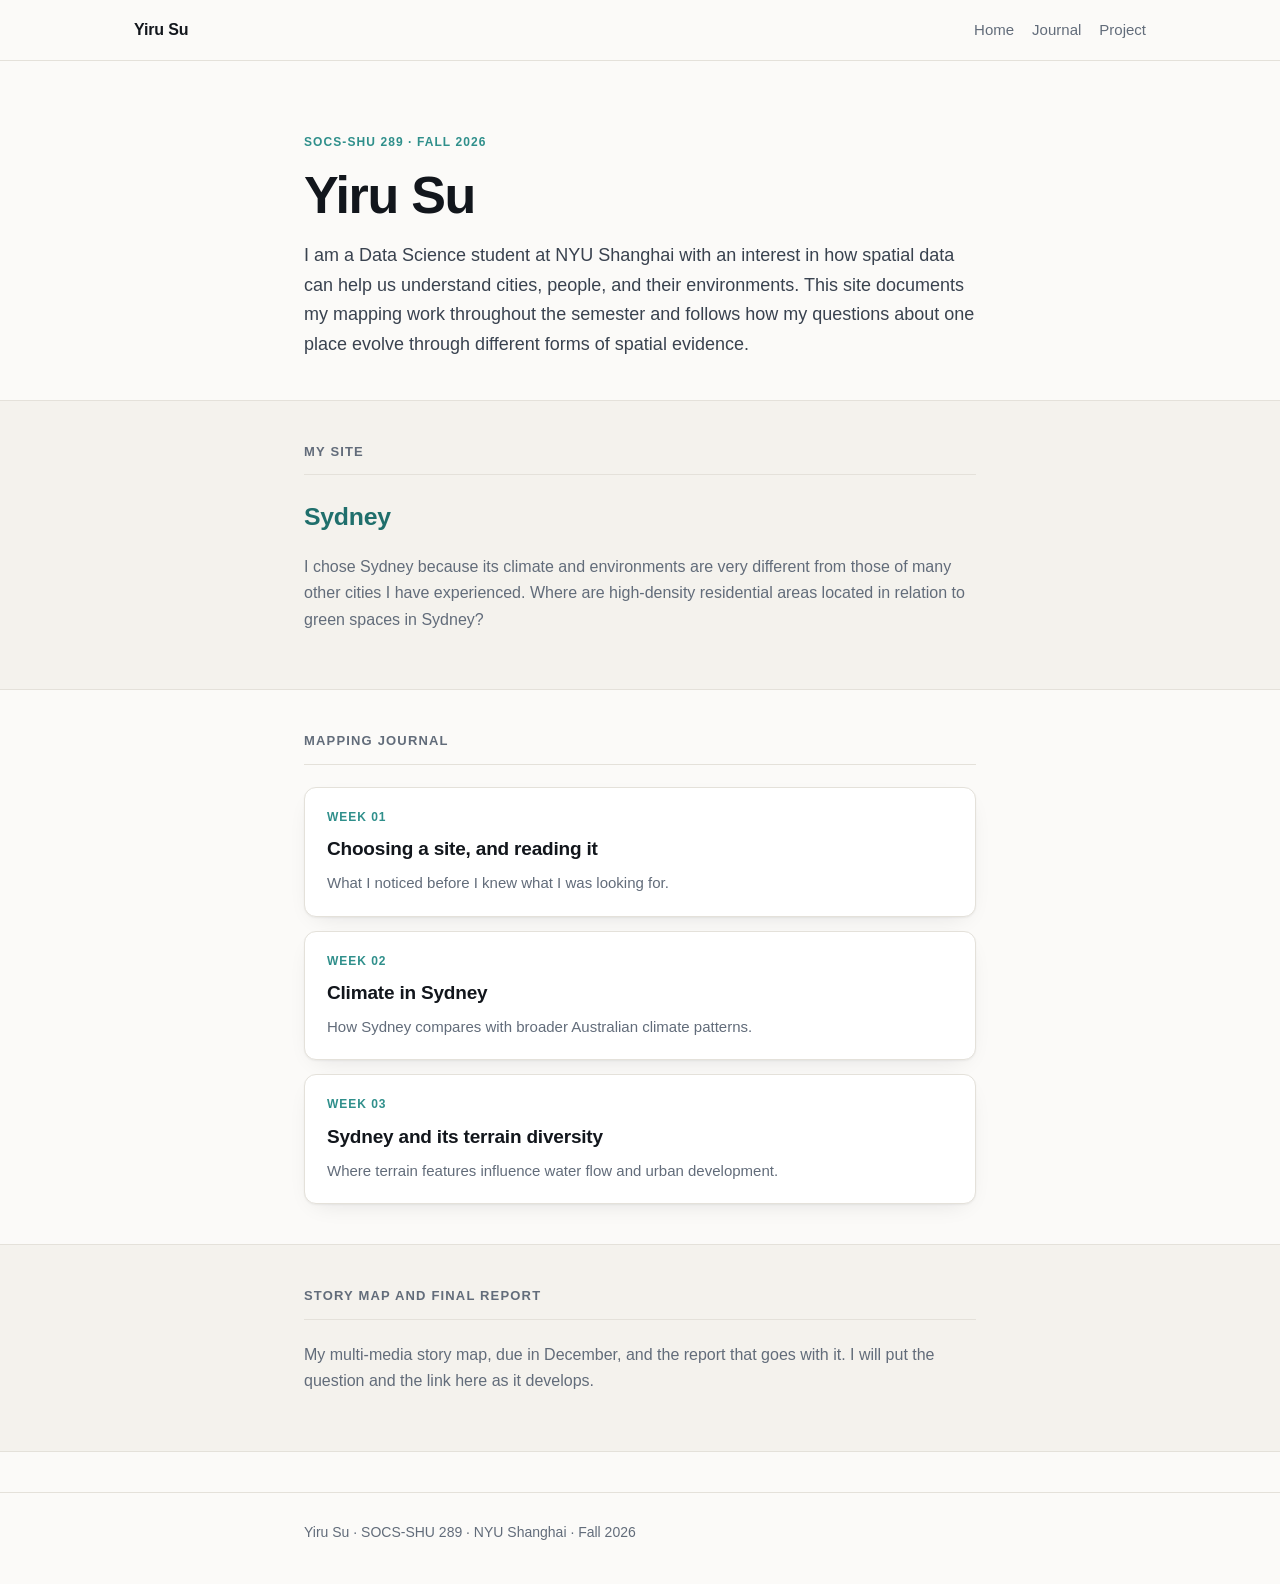
==== index.html @ d020e6b3 "week 03 finished" ====
<!DOCTYPE html>
<html lang="en">
<head>
<meta charset="utf-8">
<meta name="viewport" content="width=device-width, initial-scale=1">

<!-- ============================================================
     EDIT THIS: the text between <title> and </title> shows up in
     the browser tab and in search results.
     ============================================================ -->
<title>Yiru Su · Planet, Place, and Power</title>

<meta name="description" content="Site analysis and mapping journal, SOCS-SHU 289 at NYU Shanghai.">
<link rel="stylesheet" href="style.css">
</head>

<body>
<a class="skip" href="#main">Skip to content</a>

<header class="site-head">
  <div class="wrap">
    <!-- EDIT THIS: your name, as you want it read. -->
    <a class="brand" href="index.html">Yiru Su</a>
    <nav>
      <a href="index.html">Home</a>
      <a href="#journal">Journal</a>
      <a href="#project">Project</a>
    </nav>
  </div>
</header>

<main id="main">

  <!-- ============================================================
       THE TOP OF THE PAGE
       EDIT THIS: the kicker, the heading, and the paragraph.
       Keep the paragraph to two or three sentences.
       ============================================================ -->
  <section class="hero">
    <div class="wrap wrap-narrow">
      <p class="kicker">SOCS-SHU 289 · Fall 2026</p>
      <h1>Yiru Su</h1>
      <p class="lede">
           I am a Data Science student at NYU Shanghai with an interest in 
           how spatial data can help us understand cities, people, and their environments. 
           This site documents my mapping work throughout the semester and follows 
           how my questions about one place evolve through different forms of spatial evidence.
      </p>
    </div>
  </section>

  <!-- ============================================================
       YOUR SITE
       EDIT THIS: replace the placeholder with the place you chose
       in class, and the sentence you wrote about it.
       ============================================================ -->
  <section id="site" class="band">
    <div class="wrap wrap-narrow">
      <h2>My site</h2>
      <p class="site-name">Sydney</p>
      <p class="muted">
        I chose Sydney because its climate and environments are 
           very different from those of many other cities I have experienced.
          Where are high-density residential areas 
           located in relation to green spaces in Sydney?
      </p>
    </div>
  </section>

  <!-- ============================================================
       JOURNAL ENTRIES
       To add a week: copy one <li> block below, paste it, edit it.
       Delete the ones you have not done yet.
       ============================================================ -->
  <section id="journal">
    <div class="wrap wrap-narrow">
      <h2>Mapping journal</h2>

      <ul class="cards">

        <li class="card">
          <a href="journal/week-01.html">
            <span class="card-num">Week 01</span>
            <span class="card-title">Choosing a site, and reading it</span>
            <span class="card-note">
              What I noticed before I knew what I was looking for.
            </span>
          </a>
        </li>

        <!-- Copy from here -->
        <li class="card">
          <a href="journal/week-02.html">
            <span class="card-num">Week 02</span>
            <span class="card-title">Climate in Sydney</span>
            <span class="card-note">
              How Sydney compares with broader Australian climate patterns.
            </span>
          </a>
        </li>

        <li class="card">
          <a href="journal/week-03.html">
            <span class="card-num">Week 03</span>
            <span class="card-title">Sydney and its terrain diversity</span>
            <span class="card-note">
              Where terrain features influence water flow and urban development.
            </span>
          </a>
        </li>
        <!-- to here, to add another. -->

      </ul>
    </div>
  </section>

  <!-- ============================================================
       FINAL PROJECT
       Leave this here all semester. It fills up later.
       ============================================================ -->
  <section id="project" class="band">
    <div class="wrap wrap-narrow">
      <h2>Story map and final report</h2>
      <p class="muted">
        My multi-media story map, due in December, and the report that goes
        with it. I will put the question and the link here as it develops.
      </p>
    </div>
  </section>

</main>

<footer class="site-foot">
  <div class="wrap wrap-narrow">
    <!-- EDIT THIS: your name and the year. -->
    <p>Yiru Su · SOCS-SHU 289 · NYU Shanghai · Fall 2026</p>
  </div>
</footer>

</body>
</html>
---- style.css ----
/* ============================================================
   Your portfolio stylesheet.

   No external fonts, scripts, or CDNs. Everything loads from your
   own repository, so the site behaves the same on campus in
   Shanghai as it does anywhere else. Please keep it that way.

   START HERE: the block below controls every colour on the site.
   Change --accent to any colour you like and reload the page.
   ============================================================ */

:root {
  --bg:          #fbfaf8;   /* page background          */
  --bg-alt:      #f4f2ed;   /* alternate band           */
  --surface:     #ffffff;   /* cards                    */
  --ink:         #12161c;   /* main text                */
  --ink-soft:    #39424f;
  --muted:       #626c7a;   /* secondary text           */
  --line:        #e4e1da;   /* borders                  */
  --accent:      #2f8f8b;   /* EDIT THIS ONE FIRST      */
  --accent-ink:  #1f6f6c;   /* darker accent, for links */

  --radius: 12px;
  --shadow: 0 1px 2px rgba(18,22,28,.05), 0 8px 24px -12px rgba(18,22,28,.14);

  --sans: -apple-system, BlinkMacSystemFont, "Segoe UI", "Helvetica Neue",
          "PingFang SC", "Hiragino Sans GB", "Microsoft YaHei", Roboto, Arial,
          sans-serif;
}

/* Dark mode. These are the same variables, for people whose device
   is set to dark. You do not have to touch this. */
@media (prefers-color-scheme: dark) {
  :root {
    --bg:         #0d1117;
    --bg-alt:     #12181f;
    --surface:    #161c24;
    --ink:        #e9ecef;
    --ink-soft:   #c3cad3;
    --muted:      #98a3b1;
    --line:       #262d38;
    --accent:     #ff7051;
    --accent-ink: #ff9077;
    --shadow:     0 1px 2px rgba(0,0,0,.4), 0 8px 24px -12px rgba(0,0,0,.6);
  }
}

/* ---------- basics ---------- */
*, *::before, *::after { box-sizing: border-box; }
html { -webkit-text-size-adjust: 100%; scroll-behavior: smooth; }

body {
  margin: 0;
  background: var(--bg);
  color: var(--ink);
  font-family: var(--sans);
  font-size: 16px;
  line-height: 1.65;
  -webkit-font-smoothing: antialiased;
}

img { max-width: 100%; height: auto; display: block; }
a { color: var(--accent-ink); text-underline-offset: 2px; }
a:hover { color: var(--accent); }

.wrap { width: 100%; max-width: 1060px; margin: 0 auto; padding: 0 24px; }
.wrap-narrow { max-width: 720px; }
.muted { color: var(--muted); }

.skip { position: absolute; left: -9999px; top: 0; z-index: 100;
        background: var(--accent); color: #fff; padding: 10px 16px; }
.skip:focus { left: 0; }

/* ---------- header ---------- */
.site-head {
  border-bottom: 1px solid var(--line);
  background: var(--bg);
  position: sticky; top: 0; z-index: 50;
}
.site-head .wrap {
  display: flex; align-items: center; gap: 20px;
  min-height: 60px; flex-wrap: wrap;
}
.brand {
  font-weight: 600; color: var(--ink); text-decoration: none;
  margin-right: auto; letter-spacing: -0.01em;
}
.site-head nav { display: flex; gap: 18px; }
.site-head nav a { color: var(--muted); text-decoration: none; font-size: 15px; }
.site-head nav a:hover { color: var(--accent); }

/* ---------- hero ---------- */
.hero { padding: 72px 0 40px; }
.kicker {
  font-size: 12px; font-weight: 600; letter-spacing: .09em;
  text-transform: uppercase; color: var(--accent); margin: 0 0 14px;
}
.hero h1 {
  font-size: clamp(34px, 6vw, 52px);
  line-height: 1.08; letter-spacing: -0.025em;
  margin: 0 0 18px; font-weight: 700;
}
.lede { font-size: 18px; color: var(--ink-soft); margin: 0; }

/* ---------- sections ---------- */
section { padding: 40px 0; }
section h2 {
  font-size: 13px; font-weight: 600; letter-spacing: .09em;
  text-transform: uppercase; color: var(--muted);
  margin: 0 0 22px; padding-bottom: 12px;
  border-bottom: 1px solid var(--line);
}
.band { background: var(--bg-alt); border-top: 1px solid var(--line);
        border-bottom: 1px solid var(--line); }

/* ---------- lab cards ---------- */
.cards { list-style: none; margin: 0; padding: 0; display: grid; gap: 14px; }
.card {
  background: var(--surface); border: 1px solid var(--line);
  border-radius: var(--radius); box-shadow: var(--shadow);
}
.card > a, .card > span:first-child { display: block; }
.card > a {
  padding: 20px 22px; text-decoration: none; color: inherit;
  border-radius: var(--radius);
}
.card > a:hover { border-color: var(--accent); }
.card-todo { padding: 20px 22px; opacity: .55; }

.card-num {
  display: block; font-size: 12px; font-weight: 600;
  letter-spacing: .08em; text-transform: uppercase;
  color: var(--accent); margin-bottom: 6px;
}
.card-title { display: block; font-size: 19px; font-weight: 650;
              letter-spacing: -0.01em; margin-bottom: 6px; }
.card-note { display: block; font-size: 15px; color: var(--muted); }

/* ---------- lab entry pages ---------- */
.entry { padding: 56px 0 24px; }
.entry h1 {
  font-size: clamp(28px, 4.5vw, 40px); line-height: 1.15;
  letter-spacing: -0.02em; margin: 0 0 16px; font-weight: 700;
}
.entry h2 {
  font-size: 13px; font-weight: 600; letter-spacing: .09em;
  text-transform: uppercase; color: var(--muted);
  margin: 38px 0 12px; padding-bottom: 10px;
  border-bottom: 1px solid var(--line);
}
.entry p { margin: 0 0 16px; }

/* A map or image with a caption under it. */
figure { margin: 26px 0; }
figure img, figure iframe {
  width: 100%; border: 1px solid var(--line);
  border-radius: var(--radius); display: block;
}
figure iframe { height: 480px; }
figcaption { font-size: 14px; color: var(--muted); margin-top: 10px; }

/* The limitations box. Every entry needs one. */
.limits {
  background: var(--bg-alt); border: 1px solid var(--line);
  border-left: 3px solid var(--accent);
  border-radius: 0 var(--radius) var(--radius) 0;
  padding: 18px 22px; margin: 26px 0;
}
.limits p:last-child { margin-bottom: 0; }

.back { display: inline-block; margin-top: 32px; font-size: 15px; }

/* ---------- footer ---------- */
.site-foot {
  border-top: 1px solid var(--line); margin-top: 40px;
  padding: 28px 0 40px; color: var(--muted); font-size: 14px;
}
.site-foot p { margin: 0; }

/* ---------- phones ---------- */
@media (max-width: 600px) {
  .hero { padding: 48px 0 28px; }
  figure iframe { height: 340px; }
}

/* A pair of maps/images side by side within a figure. */
.figure-pair { margin: 26px 0; }
.figure-pair__images {
  display: grid;
  grid-template-columns: repeat(2, minmax(0, 1fr));
  gap: 14px;
}
.figure-pair__images img {
  width: 100%;
  height: auto;
  border: 1px solid var(--line);
  border-radius: var(--radius);
  display: block;
}

@media (max-width: 600px) {
  .figure-pair__images {
    grid-template-columns: 1fr;
  }
}

/* Figure with legend on left side and map on right */
.figure-with-legend {
  margin: 26px 0;
}

.figure-with-legend__wrapper {
  display: grid;
  grid-template-columns: auto 1fr;
  gap: 12px;
  align-items: flex-start;
}

.figure-with-legend__legend {
  flex-shrink: 0;
  max-width: 120px;
}

.figure-with-legend__legend img {
  width: 100%;
  height: auto;
  border: 1px solid var(--line);
  border-radius: var(--radius);
  display: block;
}

.figure-with-legend__map {
  width: 100%;
}

.figure-with-legend__map img {
  width: 100%;
  height: auto;
  border: 1px solid var(--line);
  border-radius: var(--radius);
  display: block;
}

@media (max-width: 600px) {
  .figure-with-legend__wrapper {
    grid-template-columns: 1fr;
  }
  
  .figure-with-legend__legend {
    max-width: 100%;
  }
}

/* ------------------------------------------------------------
   Your site name on the front page. Added for SOCS-SHU 289.
   ------------------------------------------------------------ */
.site-name {
  font-size: 1.55rem;
  font-weight: 700;
  color: var(--accent-ink);
  margin: 0 0 .35rem;
  letter-spacing: -.01em;
}
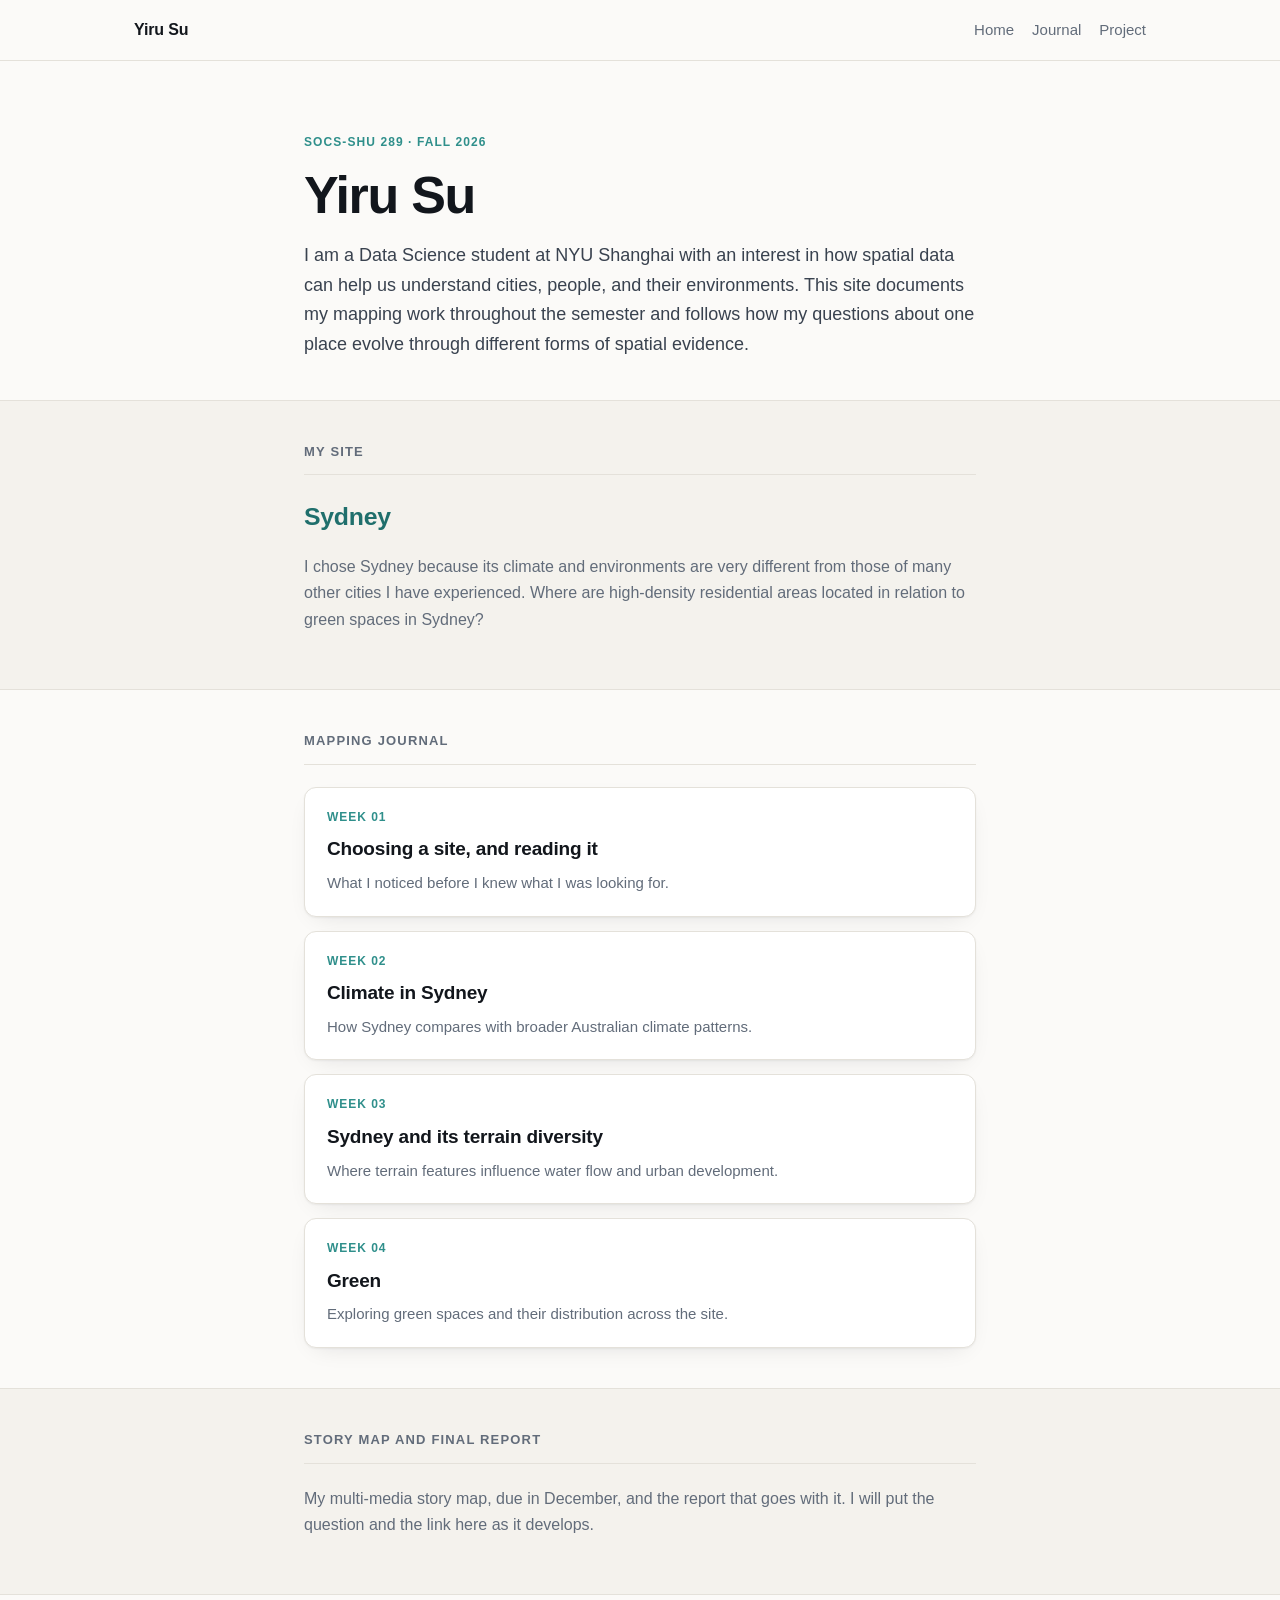
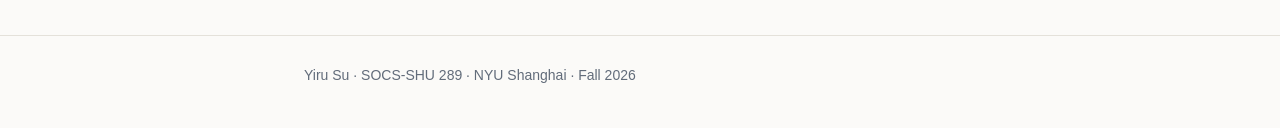
==== commit 321517bb: "week04" ====
--- a/index.html
+++ b/index.html
@@ -108,6 +108,15 @@
             </span>
           </a>
         </li>
+        <li class="card">
+          <a href="journal/week-04.html">
+            <span class="card-num">Week 04</span>
+            <span class="card-title">Green</span>
+            <span class="card-note">
+              Exploring green spaces and their distribution across the site.
+            </span>
+          </a>
+        </li>
         <!-- to here, to add another. -->
 
       </ul>
--- a/style.css
+++ b/style.css
@@ -159,6 +159,19 @@
 figure iframe { height: 480px; }
 figcaption { font-size: 14px; color: var(--muted); margin-top: 10px; }
 
+/* Responsive container for ArcGIS embedded maps */
+arcgis-embedded-map {
+  width: 100% !important;
+  max-width: 100%;
+  height: 600px !important;
+}
+
+@media (max-width: 600px) {
+  arcgis-embedded-map {
+    height: 400px !important;
+  }
+}
+
 /* The limitations box. Every entry needs one. */
 .limits {
   background: var(--bg-alt); border: 1px solid var(--line);
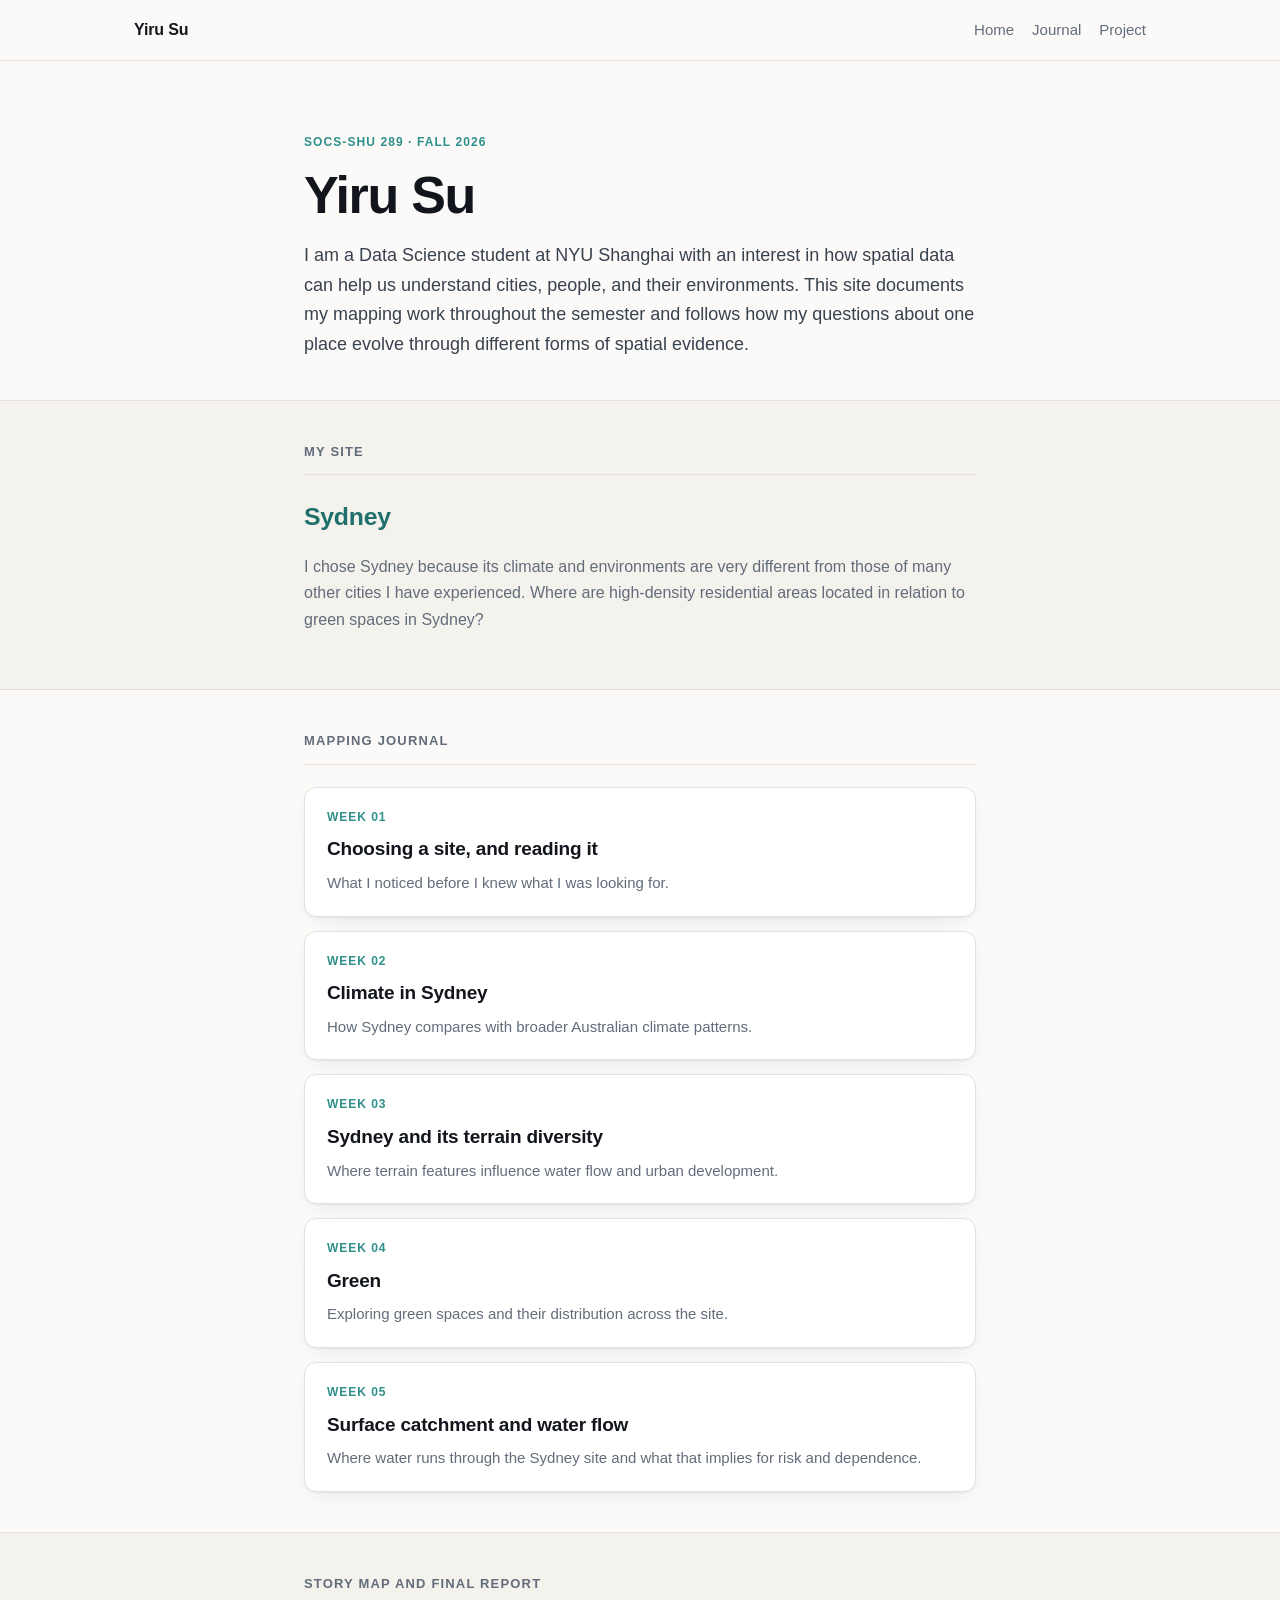
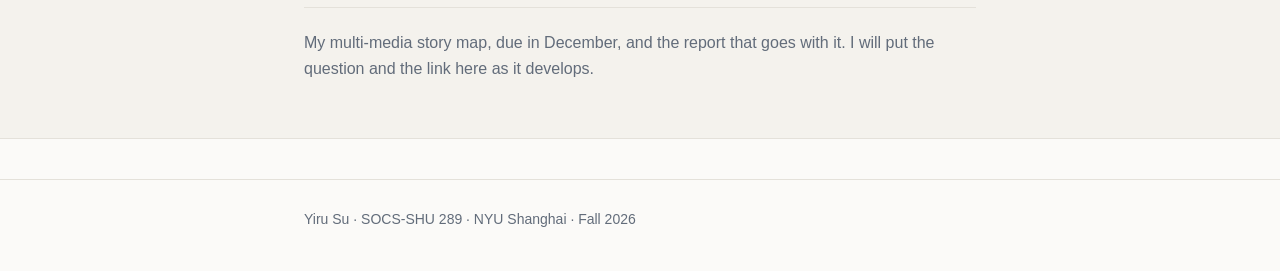
==== commit fcb7b0ea: "week05" ====
--- a/index.html
+++ b/index.html
@@ -117,6 +117,15 @@
             </span>
           </a>
         </li>
+        <li class="card">
+          <a href="journal/week-05.html">
+            <span class="card-num">Week 05</span>
+            <span class="card-title">Surface catchment and water flow</span>
+            <span class="card-note">
+              Where water runs through the Sydney site and what that implies for risk and dependence.
+            </span>
+          </a>
+        </li>
         <!-- to here, to add another. -->
 
       </ul>
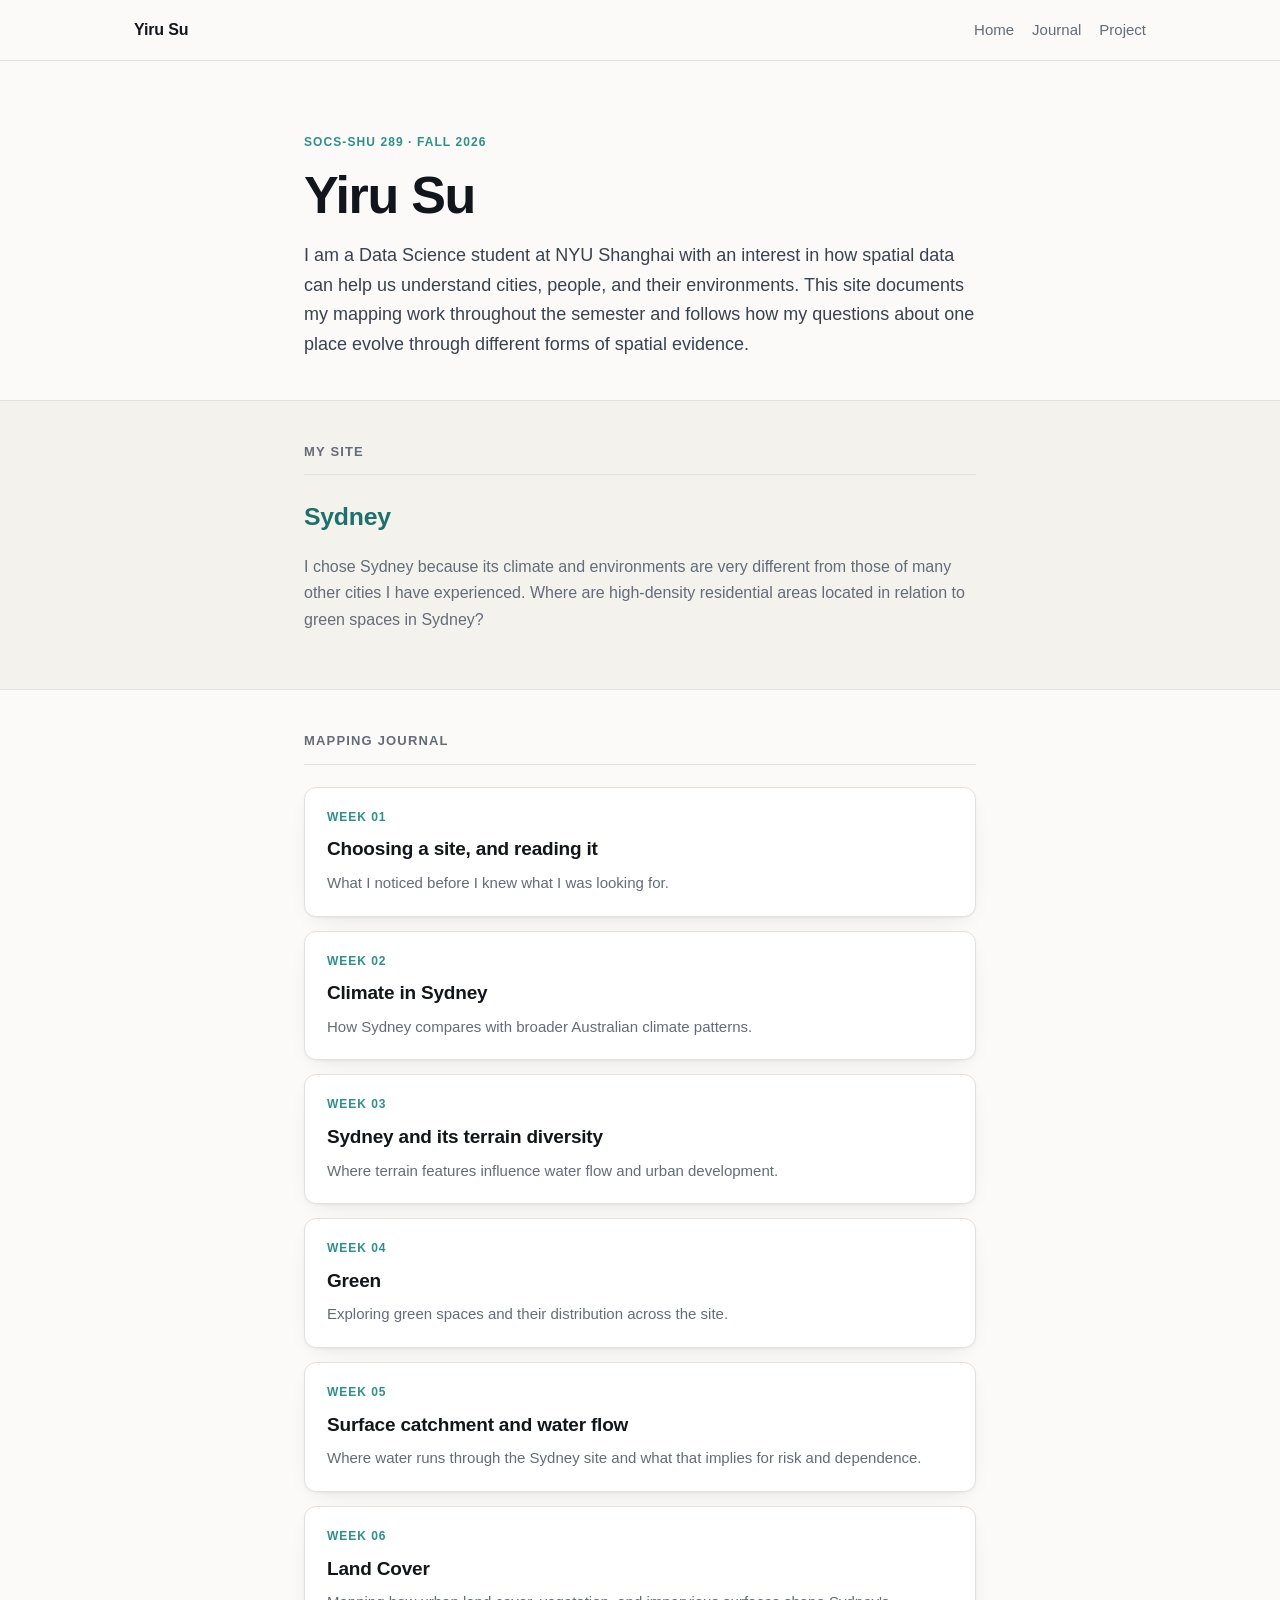
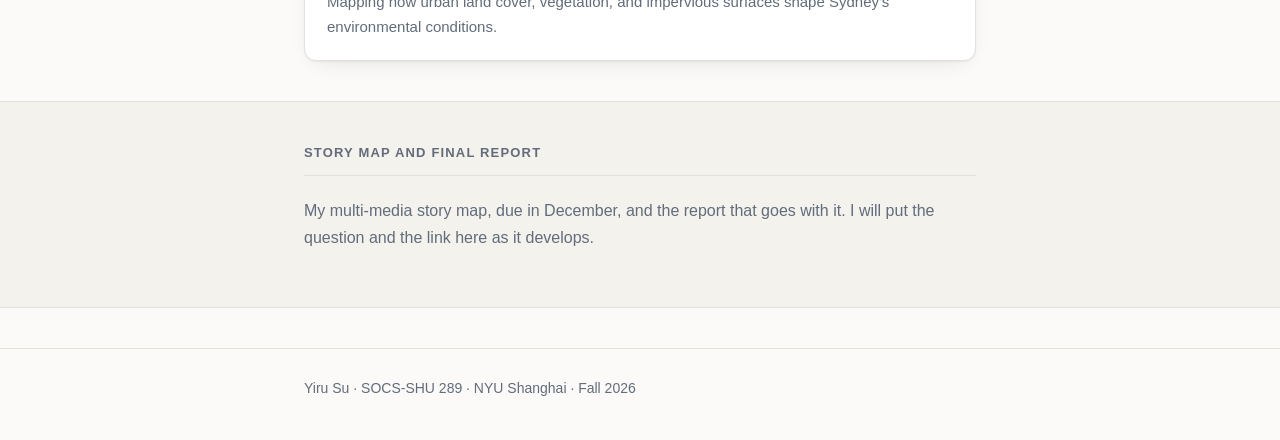
==== commit 8b9899ea: "week06" ====
--- a/index.html
+++ b/index.html
@@ -126,6 +126,15 @@
             </span>
           </a>
         </li>
+        <li class="card">
+          <a href="journal/week-06.html">
+            <span class="card-num">Week 06</span>
+            <span class="card-title">Land Cover</span>
+            <span class="card-note">
+              Mapping how urban land cover, vegetation, and impervious surfaces shape Sydney's environmental conditions.
+            </span>
+          </a>
+        </li>
         <!-- to here, to add another. -->
 
       </ul>
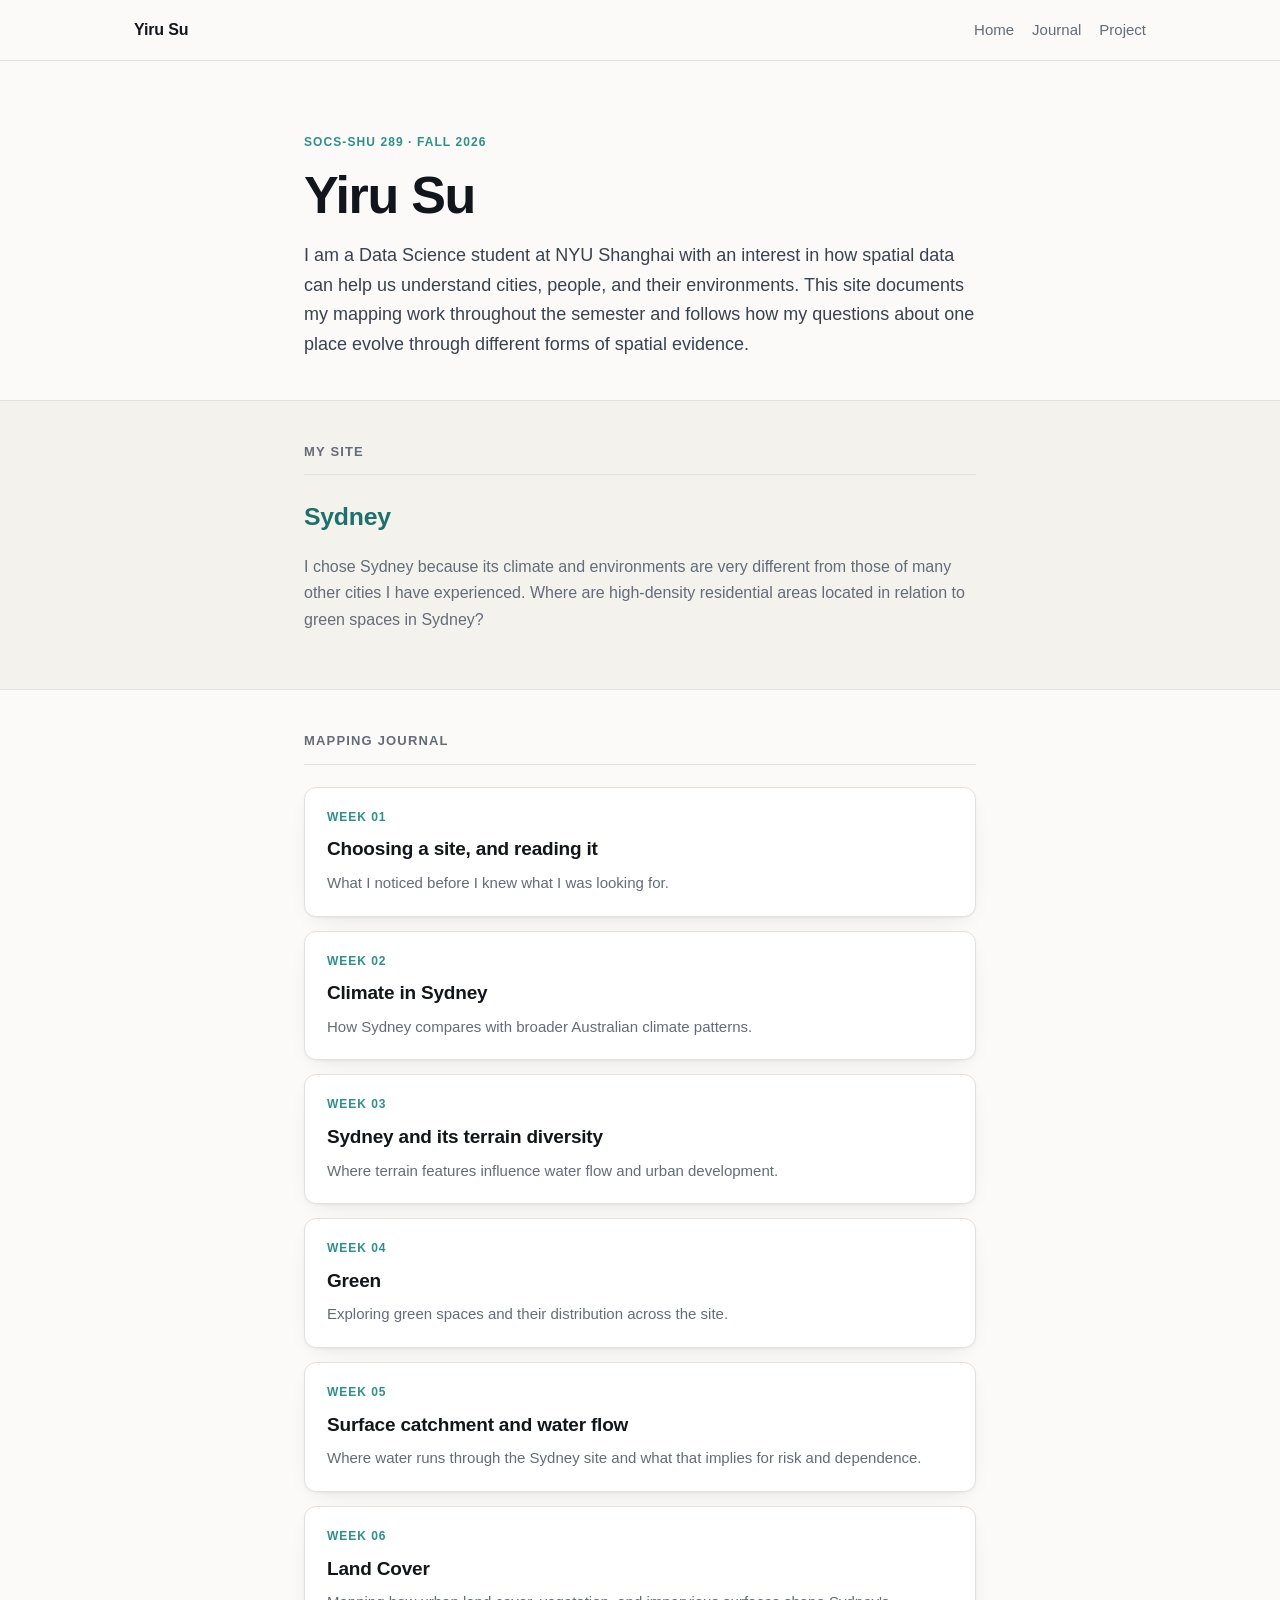
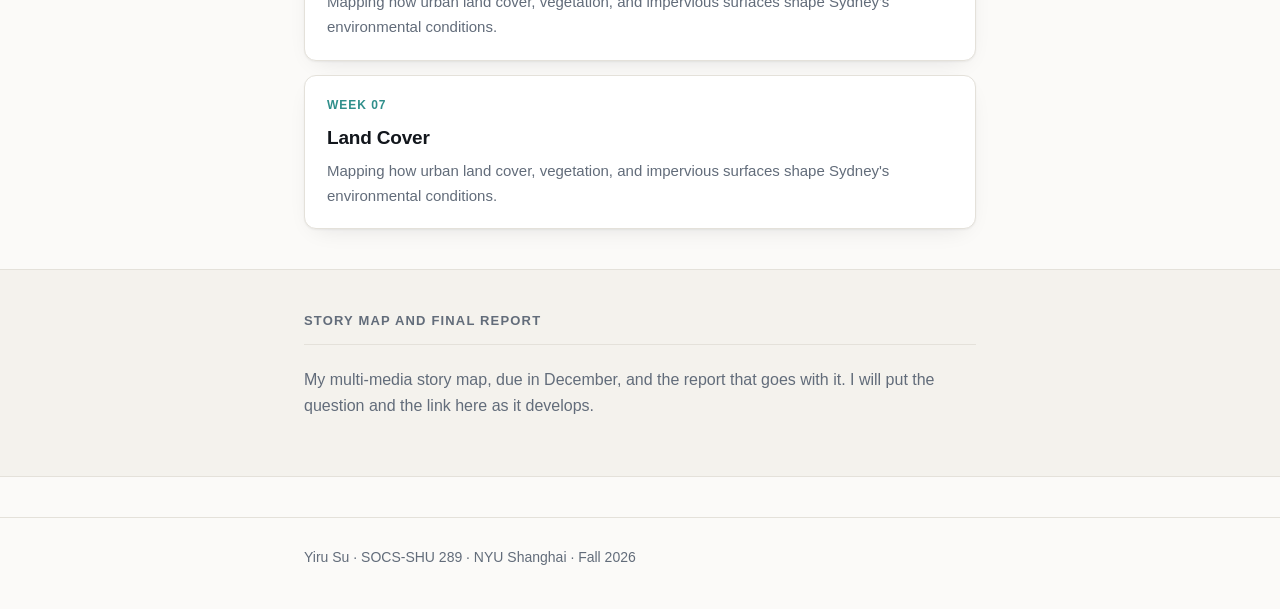
==== commit b7892ff9: "week7" ====
--- a/index.html
+++ b/index.html
@@ -135,6 +135,15 @@
             </span>
           </a>
         </li>
+        <li class="card">
+          <a href="journal/week-07.html">
+            <span class="card-num">Week 07</span>
+            <span class="card-title">Land Cover</span>
+            <span class="card-note">
+              Mapping how urban land cover, vegetation, and impervious surfaces shape Sydney's environmental conditions.
+            </span>
+          </a>
+        </li>
         <!-- to here, to add another. -->
 
       </ul>
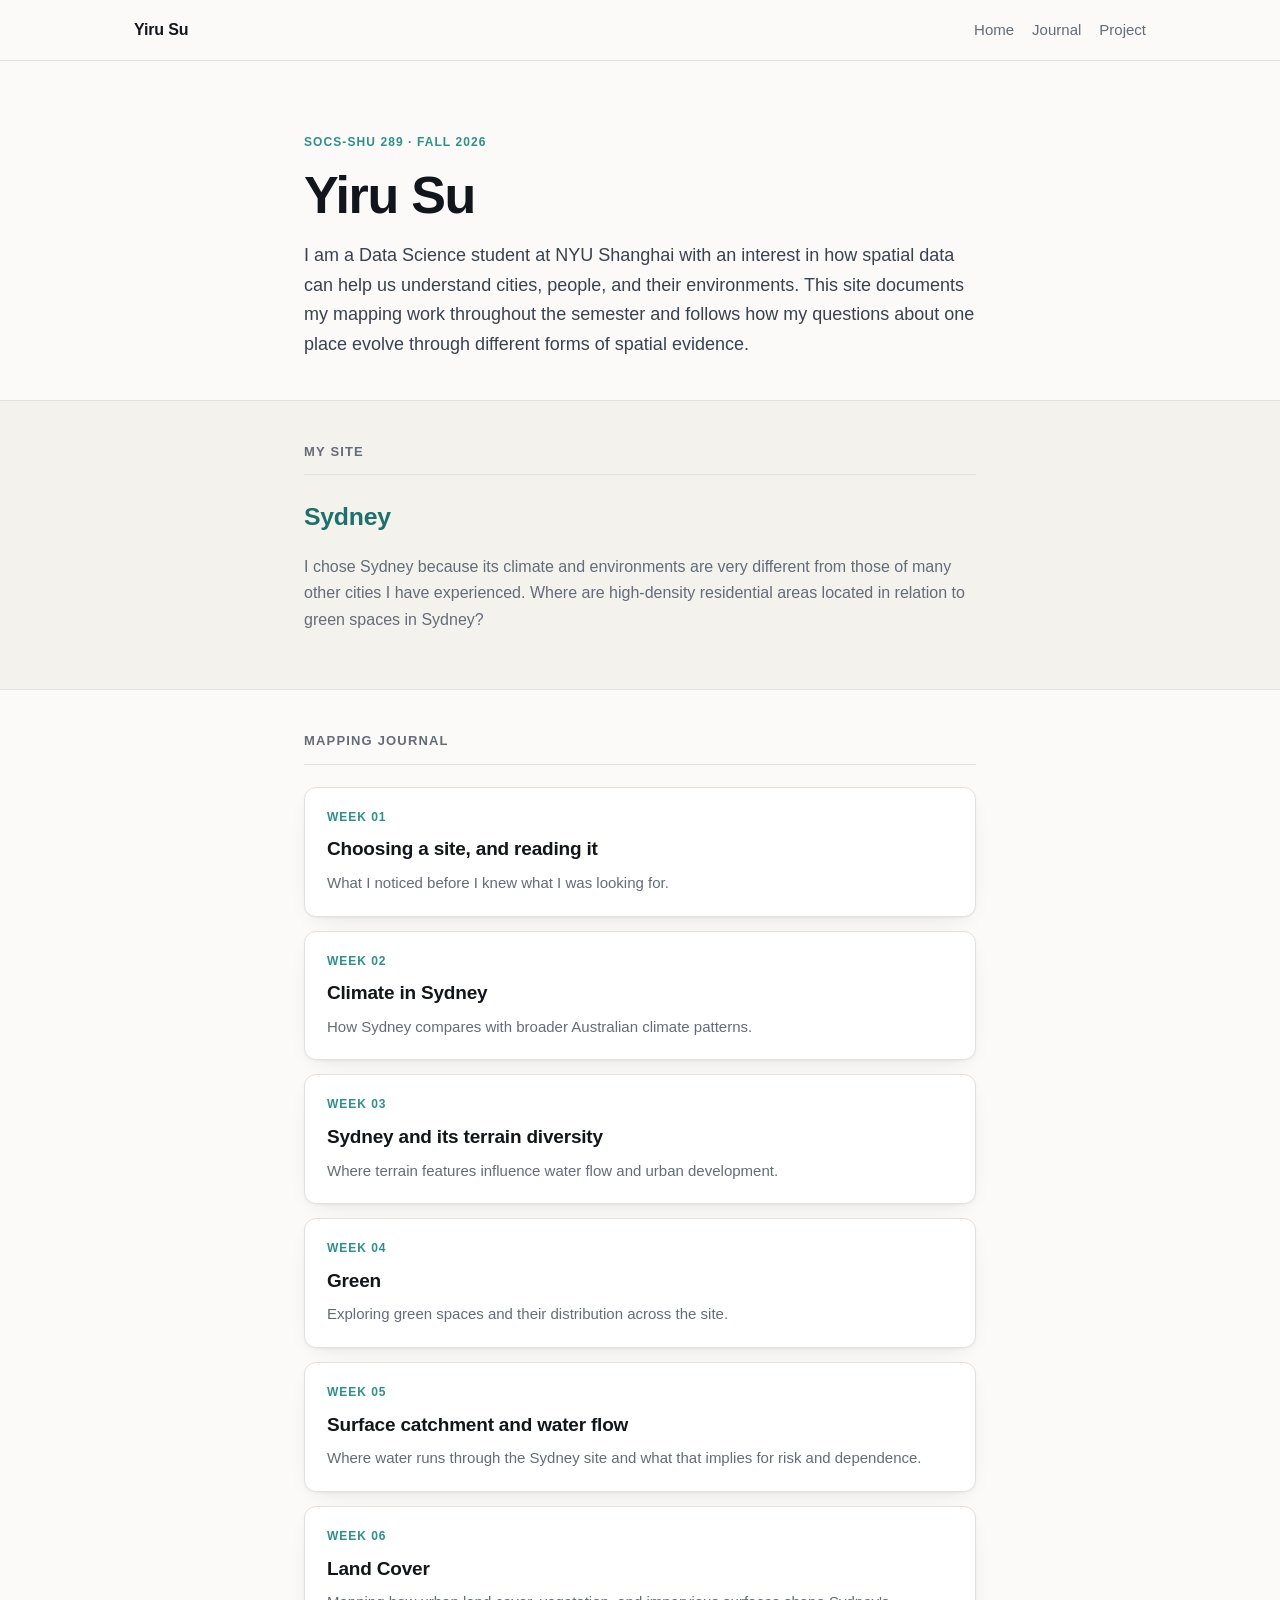
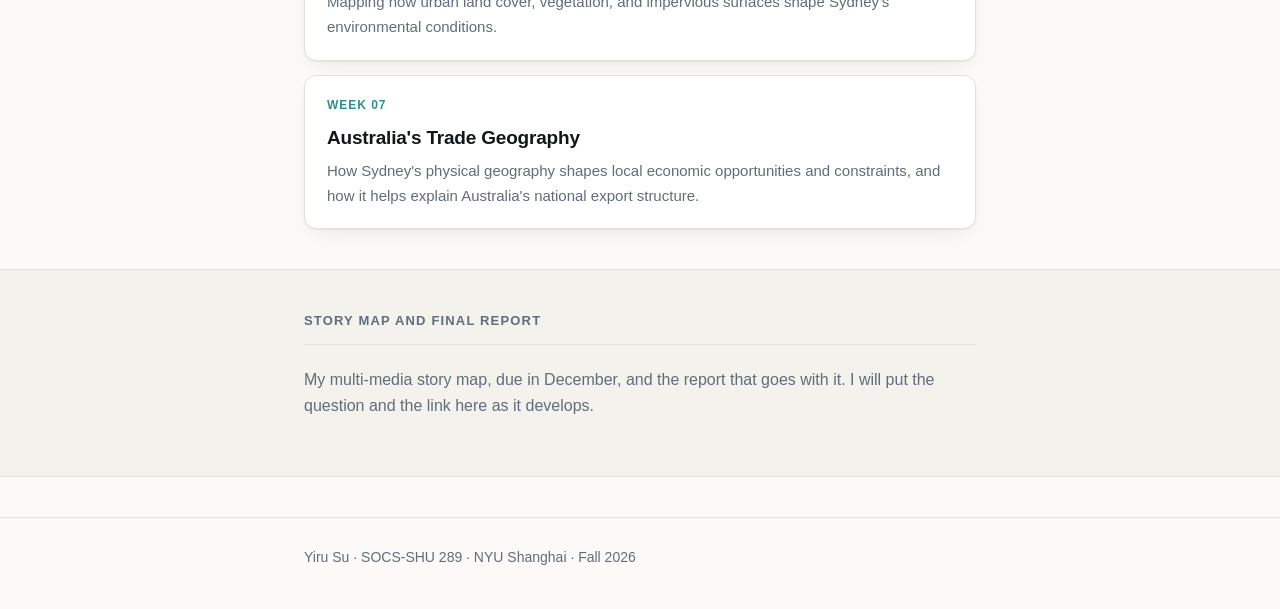
==== commit 118cbff0: "index" ====
--- a/index.html
+++ b/index.html
@@ -138,9 +138,9 @@
         <li class="card">
           <a href="journal/week-07.html">
             <span class="card-num">Week 07</span>
-            <span class="card-title">Land Cover</span>
+            <span class="card-title">Australia's Trade Geography</span>
             <span class="card-note">
-              Mapping how urban land cover, vegetation, and impervious surfaces shape Sydney's environmental conditions.
+              How Sydney's physical geography shapes local economic opportunities and constraints, and how it helps explain Australia's national export structure.
             </span>
           </a>
         </li>
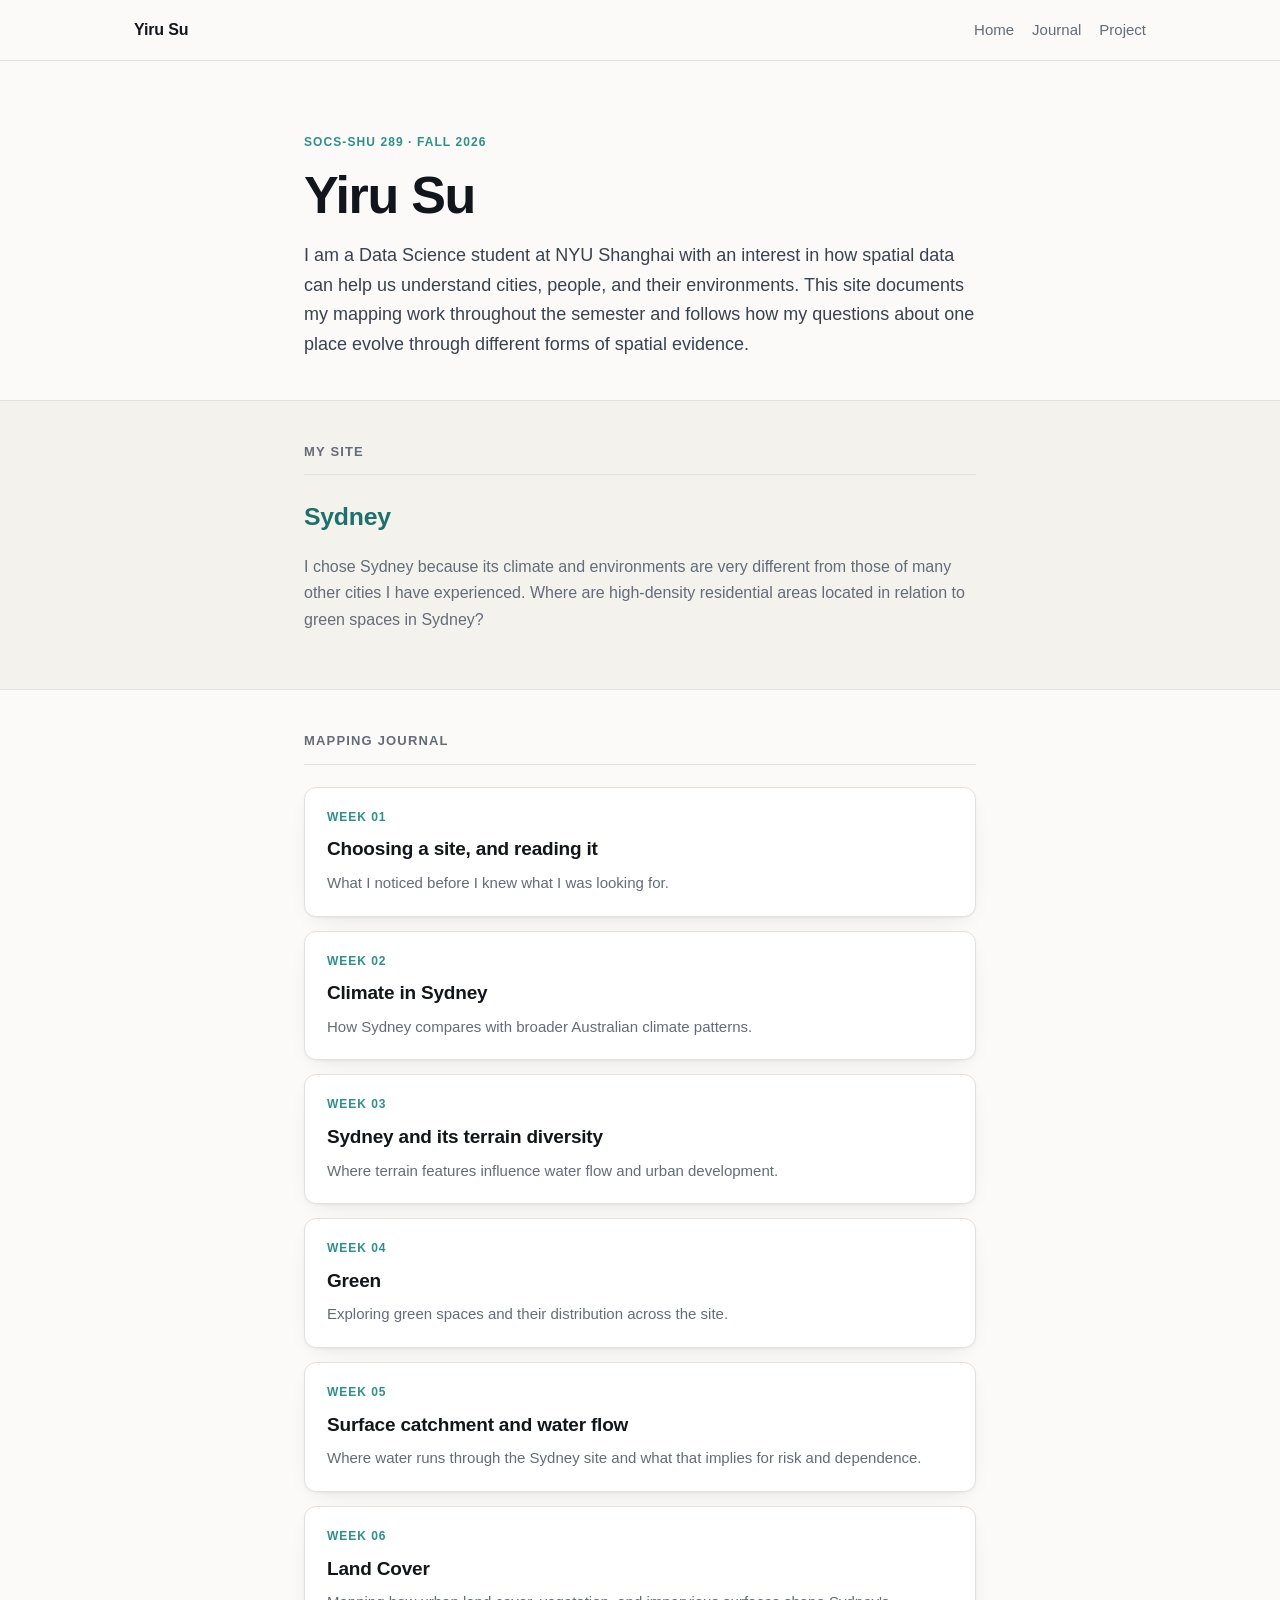
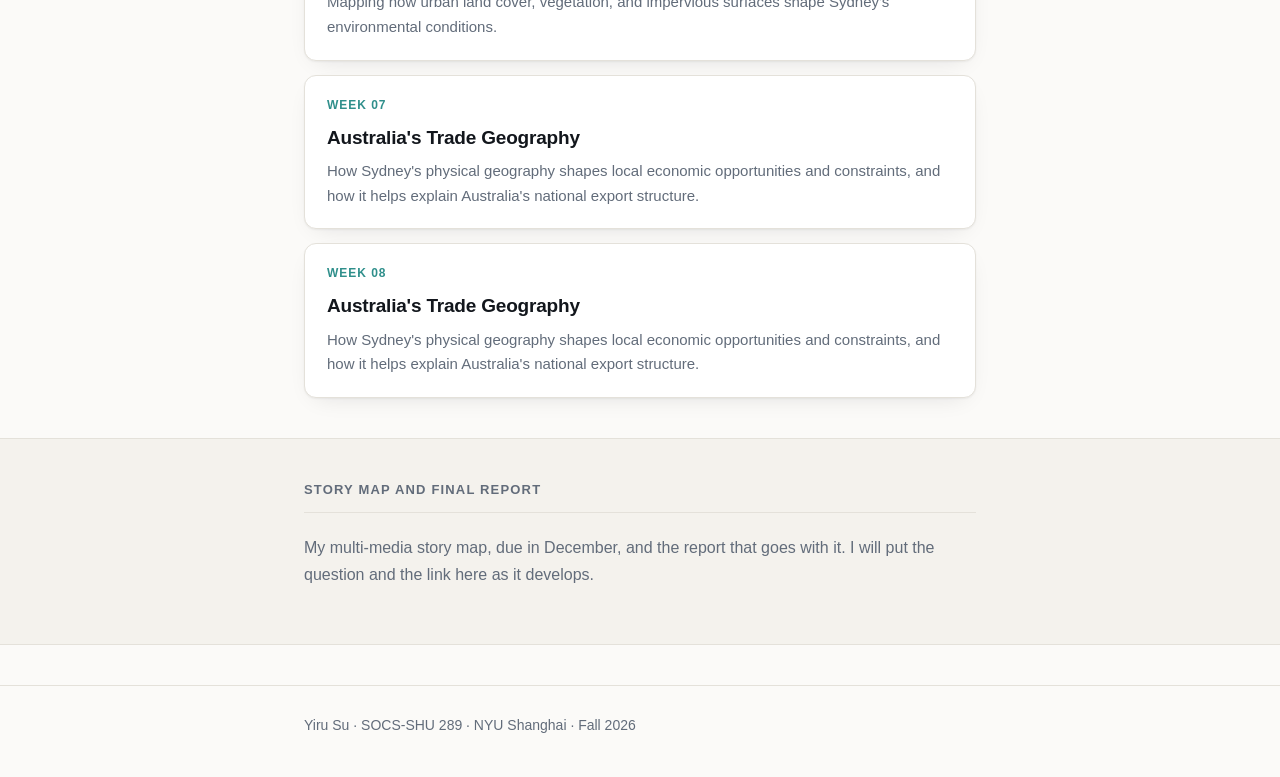
==== commit f4154aad: "week08" ====
--- a/index.html
+++ b/index.html
@@ -144,6 +144,15 @@
             </span>
           </a>
         </li>
+        <li class="card">
+          <a href="journal/week-08.html">
+            <span class="card-num">Week 08</span>
+            <span class="card-title">Australia's Trade Geography</span>
+            <span class="card-note">
+              How Sydney's physical geography shapes local economic opportunities and constraints, and how it helps explain Australia's national export structure.
+            </span>
+          </a>
+        </li>
         <!-- to here, to add another. -->
 
       </ul>
--- a/style.css
+++ b/style.css
@@ -264,6 +264,35 @@
   }
 }
 
+/* ---------- code/query blocks ---------- */
+.query-box {
+  margin: 18px 0 20px;
+  border: 1px solid var(--line);
+  border-left: 3px solid var(--accent);
+  border-radius: var(--radius);
+  background: #f8f7f4;
+  overflow: hidden;
+  box-shadow: inset 0 1px 0 rgba(255,255,255,0.7);
+}
+
+.query-box pre {
+  margin: 0;
+  padding: 16px 18px;
+  background: #f8f7f4;
+  overflow-x: auto;
+  white-space: pre-wrap;
+  word-break: break-word;
+  font-family: "SFMono-Regular", Consolas, "Liberation Mono", Menlo, monospace;
+  font-size: 13px;
+  line-height: 1.6;
+  color: var(--ink);
+}
+
+.query-box code {
+  font-family: "SFMono-Regular", Consolas, "Liberation Mono", Menlo, monospace;
+  font-size: inherit;
+}
+
 /* ------------------------------------------------------------
    Your site name on the front page. Added for SOCS-SHU 289.
    ------------------------------------------------------------ */
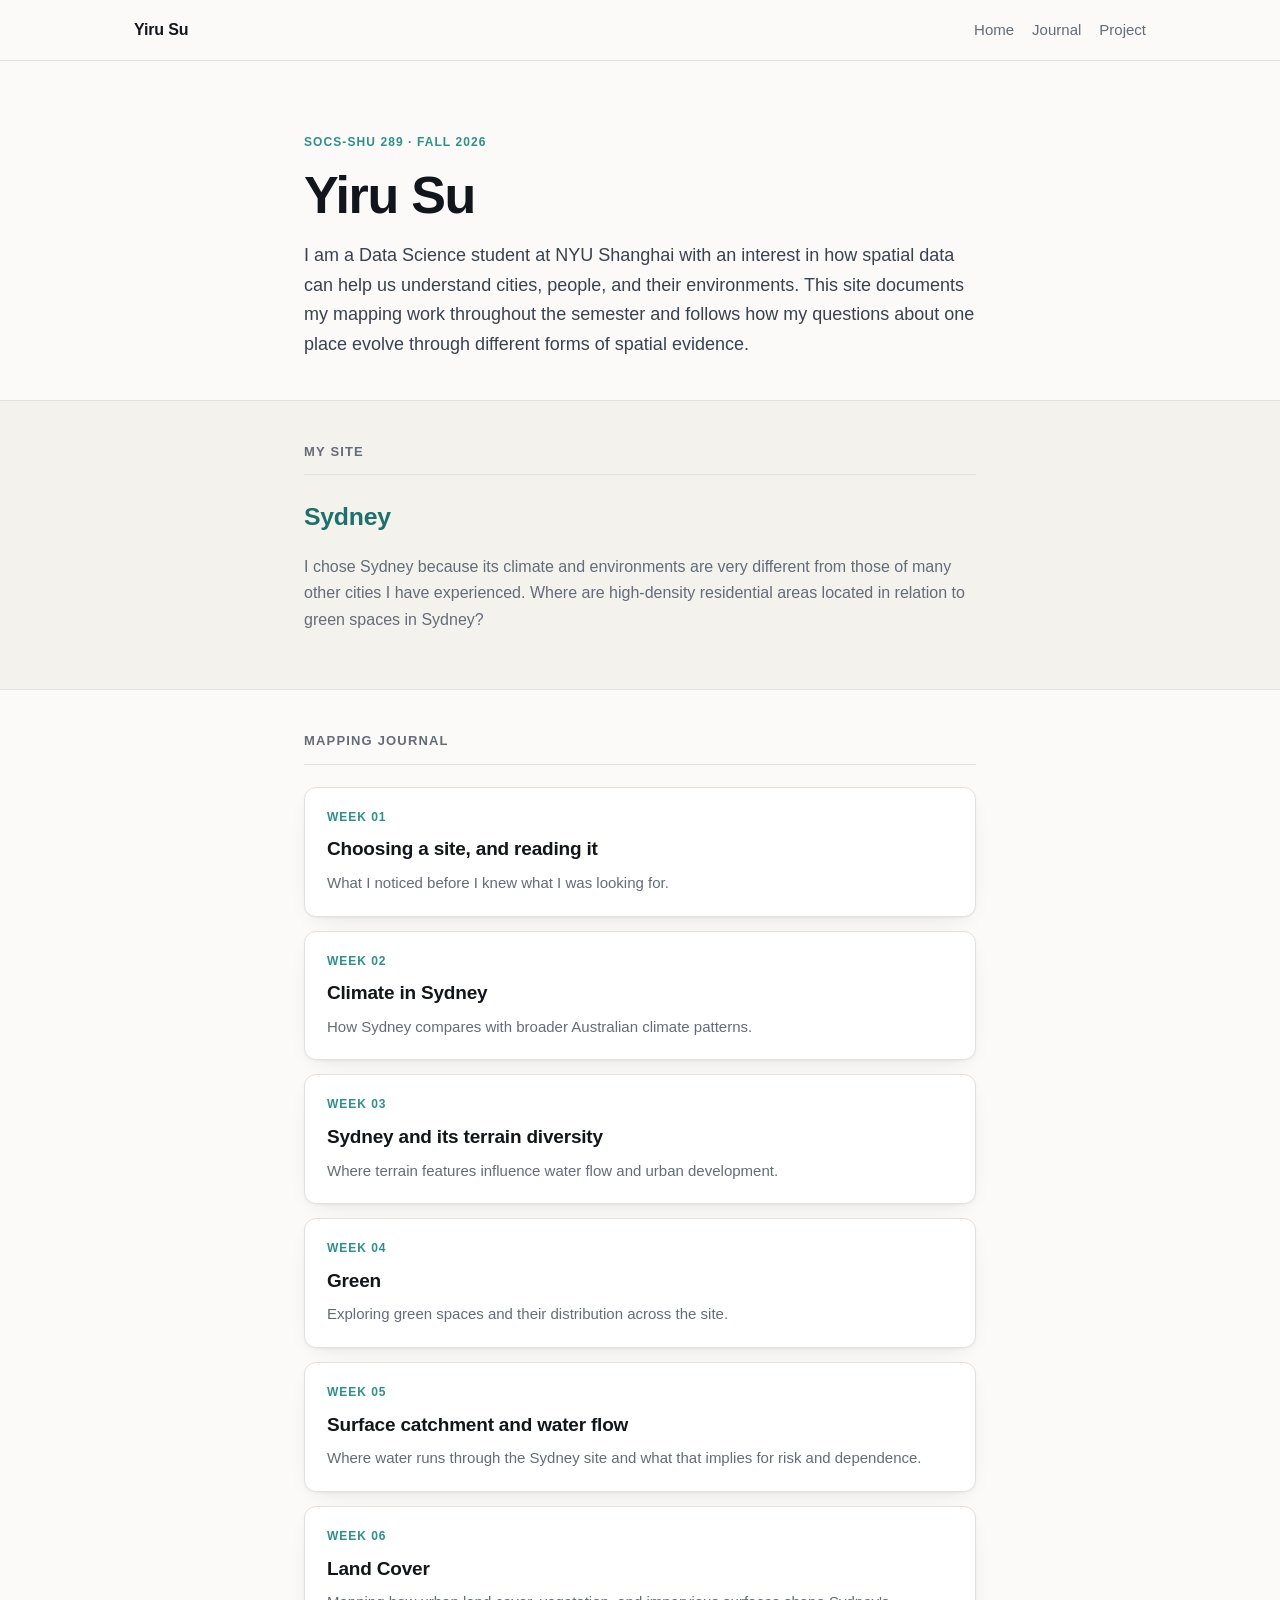
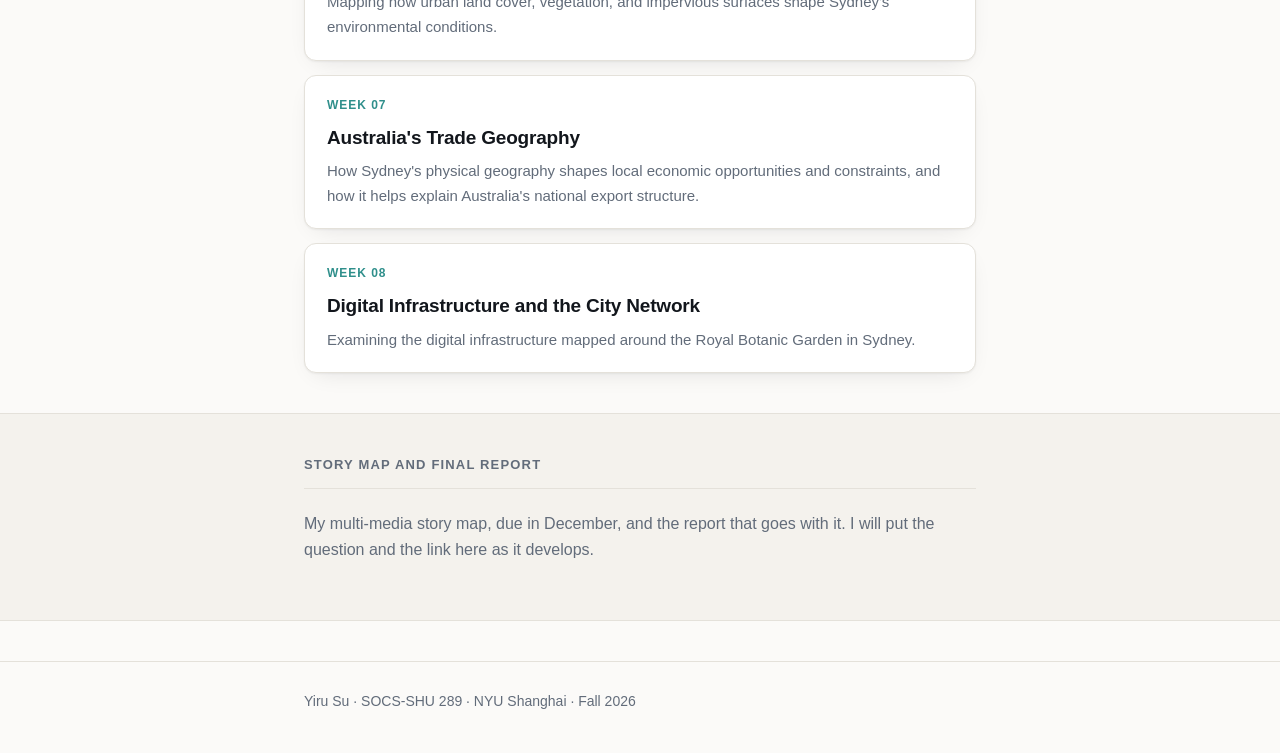
==== commit 4c0f537d: "index" ====
--- a/index.html
+++ b/index.html
@@ -147,9 +147,9 @@
         <li class="card">
           <a href="journal/week-08.html">
             <span class="card-num">Week 08</span>
-            <span class="card-title">Australia's Trade Geography</span>
+            <span class="card-title">Digital Infrastructure and the City Network</span>
             <span class="card-note">
-              How Sydney's physical geography shapes local economic opportunities and constraints, and how it helps explain Australia's national export structure.
+              Examining the digital infrastructure mapped around the Royal Botanic Garden in Sydney.
             </span>
           </a>
         </li>
